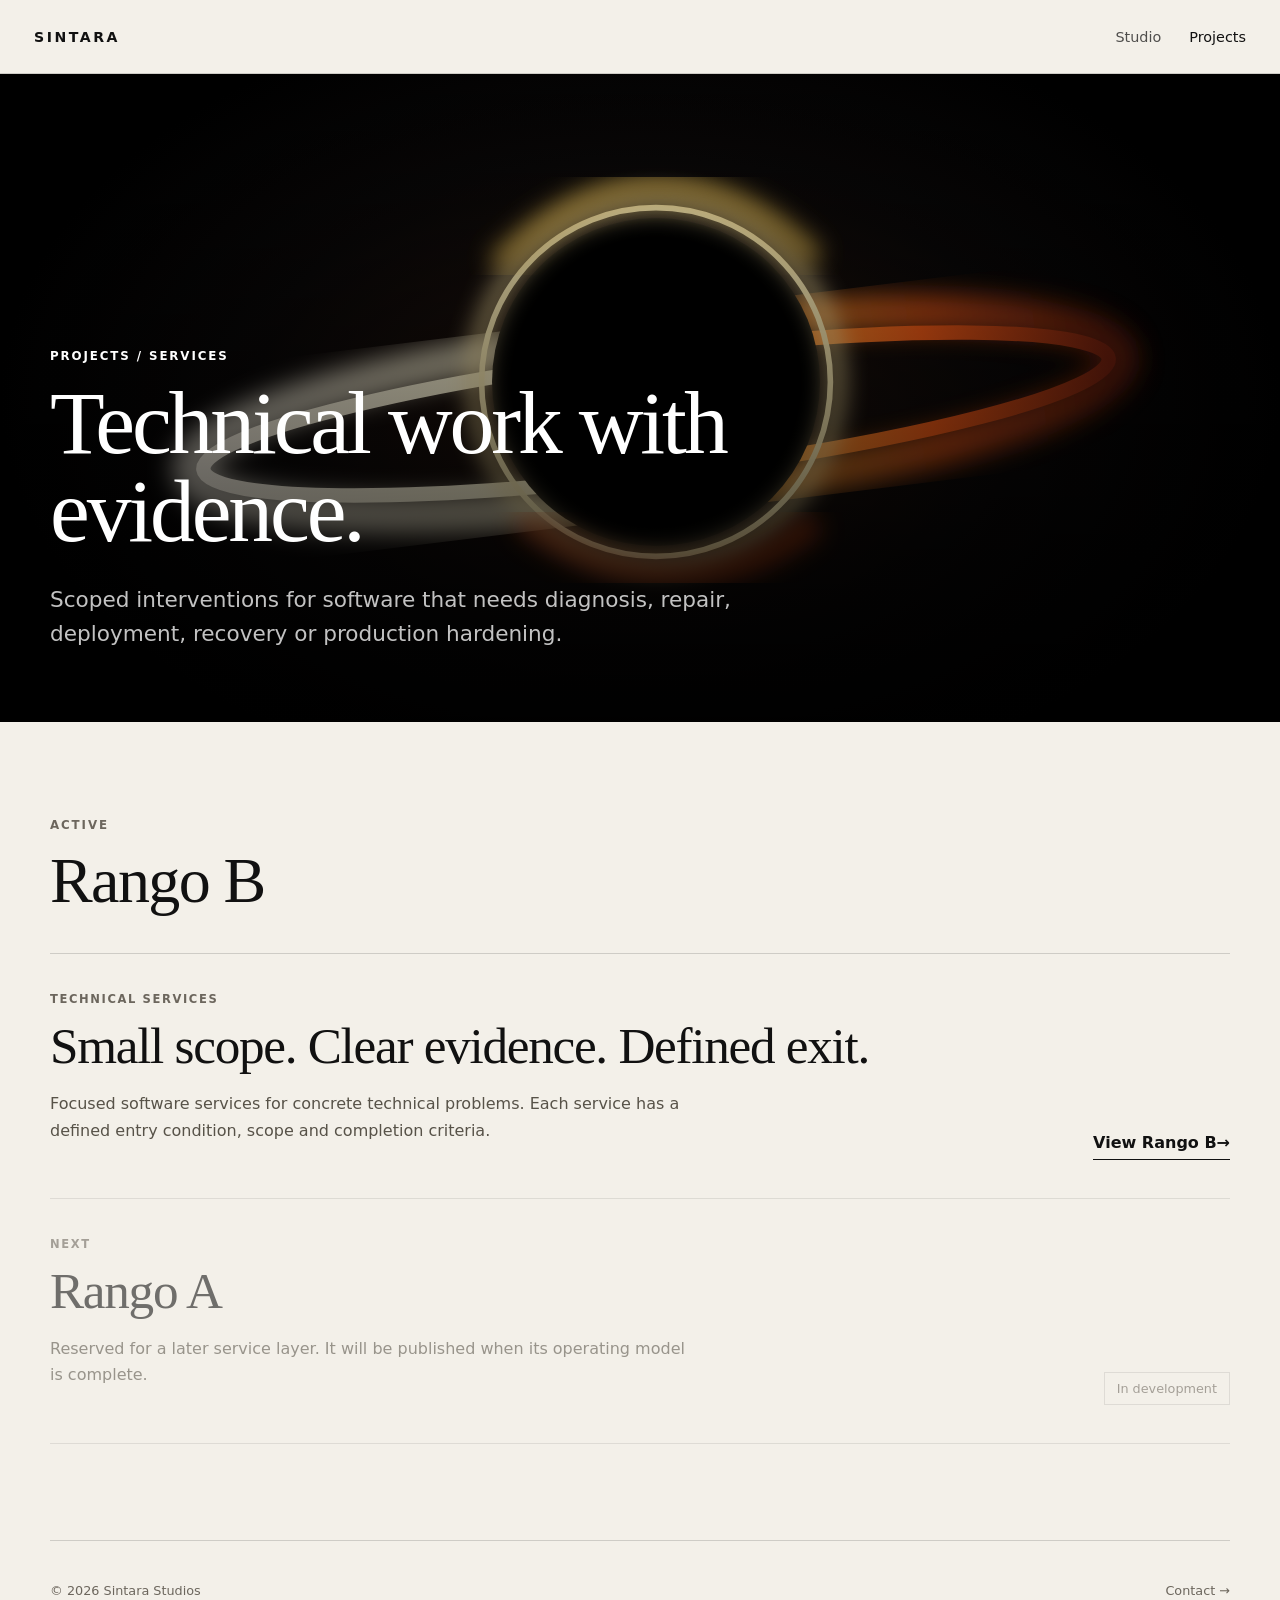
==== projects.html @ 0703314f "feat: add initial Sintara Studios website" ====
<!DOCTYPE html>
<html lang="en">
<head>
  <meta charset="UTF-8">
  <meta name="viewport" content="width=device-width, initial-scale=1.0">
  <meta name="description" content="Sintara Projects — technical services and experimental projects.">
  <title>Projects — Sintara</title>
  <link rel="stylesheet" href="css/styles.css">
</head>
<body class="interior projects-page">
  <header class="site-header">
    <a class="wordmark" href="index.html">SINTARA</a>
    <nav class="topnav" aria-label="Primary">
      <a href="studio.html">Studio</a>
      <a class="active" href="projects.html">Projects</a>
    </nav>
  </header>

  <main>
    <section class="hero hero-hole">
      <div class="hero-media"></div>
      <div class="hero-overlay"></div>
      <div class="hero-content shell">
        <p class="eyebrow">PROJECTS / SERVICES</p>
        <h1>Technical work with evidence.</h1>
        <p class="lede">Scoped interventions for software that needs diagnosis, repair, deployment, recovery or production hardening.</p>
      </div>
    </section>

    <section class="section shell">
      <div class="section-heading">
        <p class="eyebrow dark">ACTIVE</p>
        <h2>Rango B</h2>
      </div>

      <div class="project-feature">
        <div>
          <p class="project-kicker">TECHNICAL SERVICES</p>
          <h3>Small scope. Clear evidence. Defined exit.</h3>
          <p>Focused software services for concrete technical problems. Each service has a defined entry condition, scope and completion criteria.</p>
        </div>
        <a class="text-button" href="rango-b.html">View Rango B <span aria-hidden="true">→</span></a>
      </div>

      <div class="project-feature muted-feature">
        <div>
          <p class="project-kicker">NEXT</p>
          <h3>Rango A</h3>
          <p>Reserved for a later service layer. It will be published when its operating model is complete.</p>
        </div>
        <span class="status-tag">In development</span>
      </div>
    </section>
  </main>

  <footer class="site-footer shell">
    <span>© <span id="year"></span> Sintara Studios</span>
    <a href="mailto:hello@sintara-studios.com">Contact →</a>
  </footer>
  <script src="js/main.js"></script>
</body>
</html>
---- css/styles.css ----
:root{
  --bg:#080808;
  --paper:#f3f0e9;
  --ink:#111;
  --muted:#6c665d;
  --line:rgba(17,17,17,.16);
  --max:1180px;
}
*{box-sizing:border-box}
html{scroll-behavior:smooth;background:var(--bg)}
body{margin:0;font-family:Inter,ui-sans-serif,system-ui,-apple-system,BlinkMacSystemFont,"Segoe UI",sans-serif;-webkit-font-smoothing:antialiased}
a{color:inherit}
.wordmark{text-decoration:none;letter-spacing:.18em;font-weight:700;font-size:.88rem}
.topbar,.site-header{height:74px;display:flex;align-items:center;justify-content:space-between;padding:0 34px;z-index:20}
.topbar{position:fixed;inset:0 0 auto 0;color:#fff;mix-blend-mode:difference}
.site-header{background:var(--paper);color:var(--ink);border-bottom:1px solid var(--line)}
.topnav{display:flex;gap:28px;font-size:.9rem}
.topnav a{text-decoration:none;opacity:.72}
.topnav a:hover,.topnav a.active{opacity:1}
.portal{min-height:100vh;display:grid;grid-template-columns:1fr 1fr;background:#000}
.portal-panel{position:relative;min-height:100vh;overflow:hidden;color:#fff;text-decoration:none;display:flex;align-items:flex-end;isolation:isolate}
.portal-image,.portal-shade{position:absolute;inset:0}
.portal-image{background-position:center;background-size:cover;transition:transform .85s cubic-bezier(.2,.7,.2,1),filter .85s ease;z-index:-3}
.portal-sun .portal-image{background-image:url("../assets/sun.svg")}
.portal-hole .portal-image{background-image:url("../assets/black-hole.svg")}
.portal-shade{z-index:-2;background:linear-gradient(to top,rgba(0,0,0,.88),rgba(0,0,0,.22) 52%,rgba(0,0,0,.08))}
.portal-panel::after{content:"";position:absolute;inset:0;border:1px solid rgba(255,255,255,.08);pointer-events:none}
.portal-panel:hover .portal-image{transform:scale(1.025);filter:contrast(1.04)}
.portal-copy{padding:clamp(34px,5vw,72px);padding-bottom:clamp(70px,8vh,110px);max-width:660px}
.eyebrow{margin:0 0 16px;letter-spacing:.16em;font-size:.74rem;font-weight:700}
.eyebrow.dark{color:var(--muted)}
.portal h1,.hero h1,.rango-hero h1{font-family:Georgia,"Times New Roman",serif;font-weight:400;letter-spacing:-.035em;line-height:.98;margin:0}
.portal h1{font-size:clamp(3.1rem,6vw,7rem)}
.portal-description{margin:22px 0 34px;color:rgba(255,255,255,.74);max-width:440px;font-size:1rem;line-height:1.6}
.portal-cta{display:inline-flex;gap:12px;padding-bottom:7px;border-bottom:1px solid rgba(255,255,255,.65);font-weight:600;font-size:.9rem}
.home-footer{position:fixed;z-index:15;left:34px;right:34px;bottom:22px;display:flex;justify-content:space-between;color:rgba(255,255,255,.68);font-size:.76rem;pointer-events:none}
.home-footer a{pointer-events:auto}
.interior{background:var(--paper);color:var(--ink)}
.shell{width:min(var(--max),calc(100% - 64px));margin-inline:auto}
.hero{min-height:72vh;position:relative;display:flex;align-items:flex-end;overflow:hidden;color:#fff;isolation:isolate}
.hero-media,.hero-overlay{position:absolute;inset:0}
.hero-media{background-position:center;background-size:cover;z-index:-3}
.hero-sun .hero-media{background-image:url("../assets/sun.svg")}
.hero-hole .hero-media{background-image:url("../assets/black-hole.svg")}
.hero-overlay{z-index:-2;background:linear-gradient(to top,rgba(0,0,0,.84),rgba(0,0,0,.1))}
.hero-content{padding-top:120px;padding-bottom:72px}
.hero h1{font-size:clamp(3.4rem,7vw,7.8rem);max-width:930px}
.lede{max-width:720px;font-size:clamp(1.05rem,1.8vw,1.35rem);line-height:1.55;color:rgba(255,255,255,.76);margin:28px 0 0}
.section{padding-top:96px;padding-bottom:96px}
.section-heading{max-width:780px;margin-bottom:40px}
.section-heading h2,.project-feature h3,.contact-band h2{font-family:Georgia,"Times New Roman",serif;font-weight:400;letter-spacing:-.025em}
.section-heading h2{margin:0;font-size:clamp(2.4rem,5vw,4.8rem);line-height:1.02}
.body-copy{max-width:760px;line-height:1.75;color:#454139;font-size:1.08rem}
.project-feature{display:grid;grid-template-columns:1fr auto;align-items:end;gap:40px;padding:38px 0;border-top:1px solid var(--line)}
.project-feature:last-child{border-bottom:1px solid var(--line)}
.project-kicker{font-size:.72rem;letter-spacing:.14em;font-weight:700;color:var(--muted);margin:0 0 10px}
.project-feature h3{margin:0 0 12px;font-size:clamp(2rem,4vw,3.7rem)}
.project-feature p:not(.project-kicker){max-width:650px;color:#575248;line-height:1.65}
.text-button,.primary-button,.secondary-button,.light-button{text-decoration:none;display:inline-flex;align-items:center;justify-content:center;white-space:nowrap}
.text-button{border-bottom:1px solid var(--ink);padding:0 0 7px;font-weight:650}
.status-tag{padding:8px 12px;border:1px solid var(--line);font-size:.8rem;color:var(--muted)}
.muted-feature{opacity:.58}
.rango-hero{padding-top:130px;padding-bottom:80px}
.rango-hero h1{font-size:clamp(3.5rem,7vw,7.9rem);max-width:1080px;color:var(--ink)}
.dark-lede{color:#514c44;max-width:760px}
.rango-actions{display:flex;gap:12px;margin-top:34px;flex-wrap:wrap}
.primary-button,.secondary-button,.light-button{min-height:48px;padding:0 18px;font-weight:650;font-size:.9rem}
.primary-button{background:var(--ink);color:#fff}
.secondary-button{border:1px solid var(--ink)}
.services-section{padding-top:20px}
.service-row{display:grid;grid-template-columns:70px minmax(0,1fr) 260px;gap:26px;align-items:start;padding:34px 0;border-top:1px solid var(--line)}
.service-row:last-child{border-bottom:1px solid var(--line)}
.service-index{font-size:.78rem;color:var(--muted);padding-top:7px}
.service-main h2{margin:0 0 10px;font-family:Georgia,"Times New Roman",serif;font-weight:400;font-size:clamp(2rem,3.5vw,3.35rem);letter-spacing:-.025em}
.service-main p:not(.project-kicker){margin:0;max-width:680px;color:#514c44;line-height:1.6}
.service-meta{display:flex;flex-direction:column;gap:8px;padding-top:24px}
.service-meta strong{font-size:1rem}
.service-meta span{color:var(--muted);font-size:.85rem;line-height:1.4}
.proof-section{padding-top:70px}
.proof-grid{display:grid;grid-template-columns:repeat(3,1fr);border-top:1px solid var(--line)}
.proof-grid>div{padding:28px 28px 28px 0;border-right:1px solid var(--line)}
.proof-grid>div:not(:first-child){padding-left:28px}
.proof-grid>div:last-child{border-right:0}
.proof-number{color:var(--muted);font-size:.76rem}
.proof-grid h3{margin:28px 0 12px;font-size:1.1rem}
.proof-grid p{color:#575248;line-height:1.6}
.contact-band{background:#090909;color:#fff;padding:80px 0}
.contact-band-inner{display:grid;grid-template-columns:1fr auto;gap:40px;align-items:end}
.contact-band h2{font-size:clamp(2.8rem,6vw,6rem);line-height:1;margin:0 0 20px}
.contact-band p:not(.eyebrow){color:rgba(255,255,255,.66);max-width:660px;line-height:1.6}
.light-button{border:1px solid rgba(255,255,255,.5);color:#fff}
.site-footer{min-height:100px;display:flex;justify-content:space-between;align-items:center;border-top:1px solid var(--line);font-size:.8rem;color:var(--muted)}
.site-footer a{text-decoration:none}
@media(max-width:820px){
  .portal{grid-template-columns:1fr}
  .portal-panel{min-height:50vh}
  .portal-copy{padding:92px 24px 50px}
  .portal h1{font-size:clamp(2.8rem,12vw,5rem)}
  .home-footer{display:none}
  .topbar,.site-header{padding-inline:20px}
  .topnav{gap:18px}
  .shell{width:min(var(--max),calc(100% - 40px))}
  .hero{min-height:62vh}
  .hero-content{padding-bottom:48px}
  .section{padding-top:70px;padding-bottom:70px}
  .project-feature,.contact-band-inner{grid-template-columns:1fr;align-items:start}
  .service-row{grid-template-columns:42px 1fr}
  .service-meta{grid-column:2;padding-top:4px}
  .proof-grid{grid-template-columns:1fr}
  .proof-grid>div,.proof-grid>div:not(:first-child){border-right:0;border-bottom:1px solid var(--line);padding:26px 0}
}
@media(prefers-reduced-motion:reduce){
  *,*::before,*::after{scroll-behavior:auto!important;transition-duration:.01ms!important;animation-duration:.01ms!important;animation-iteration-count:1!important}
}
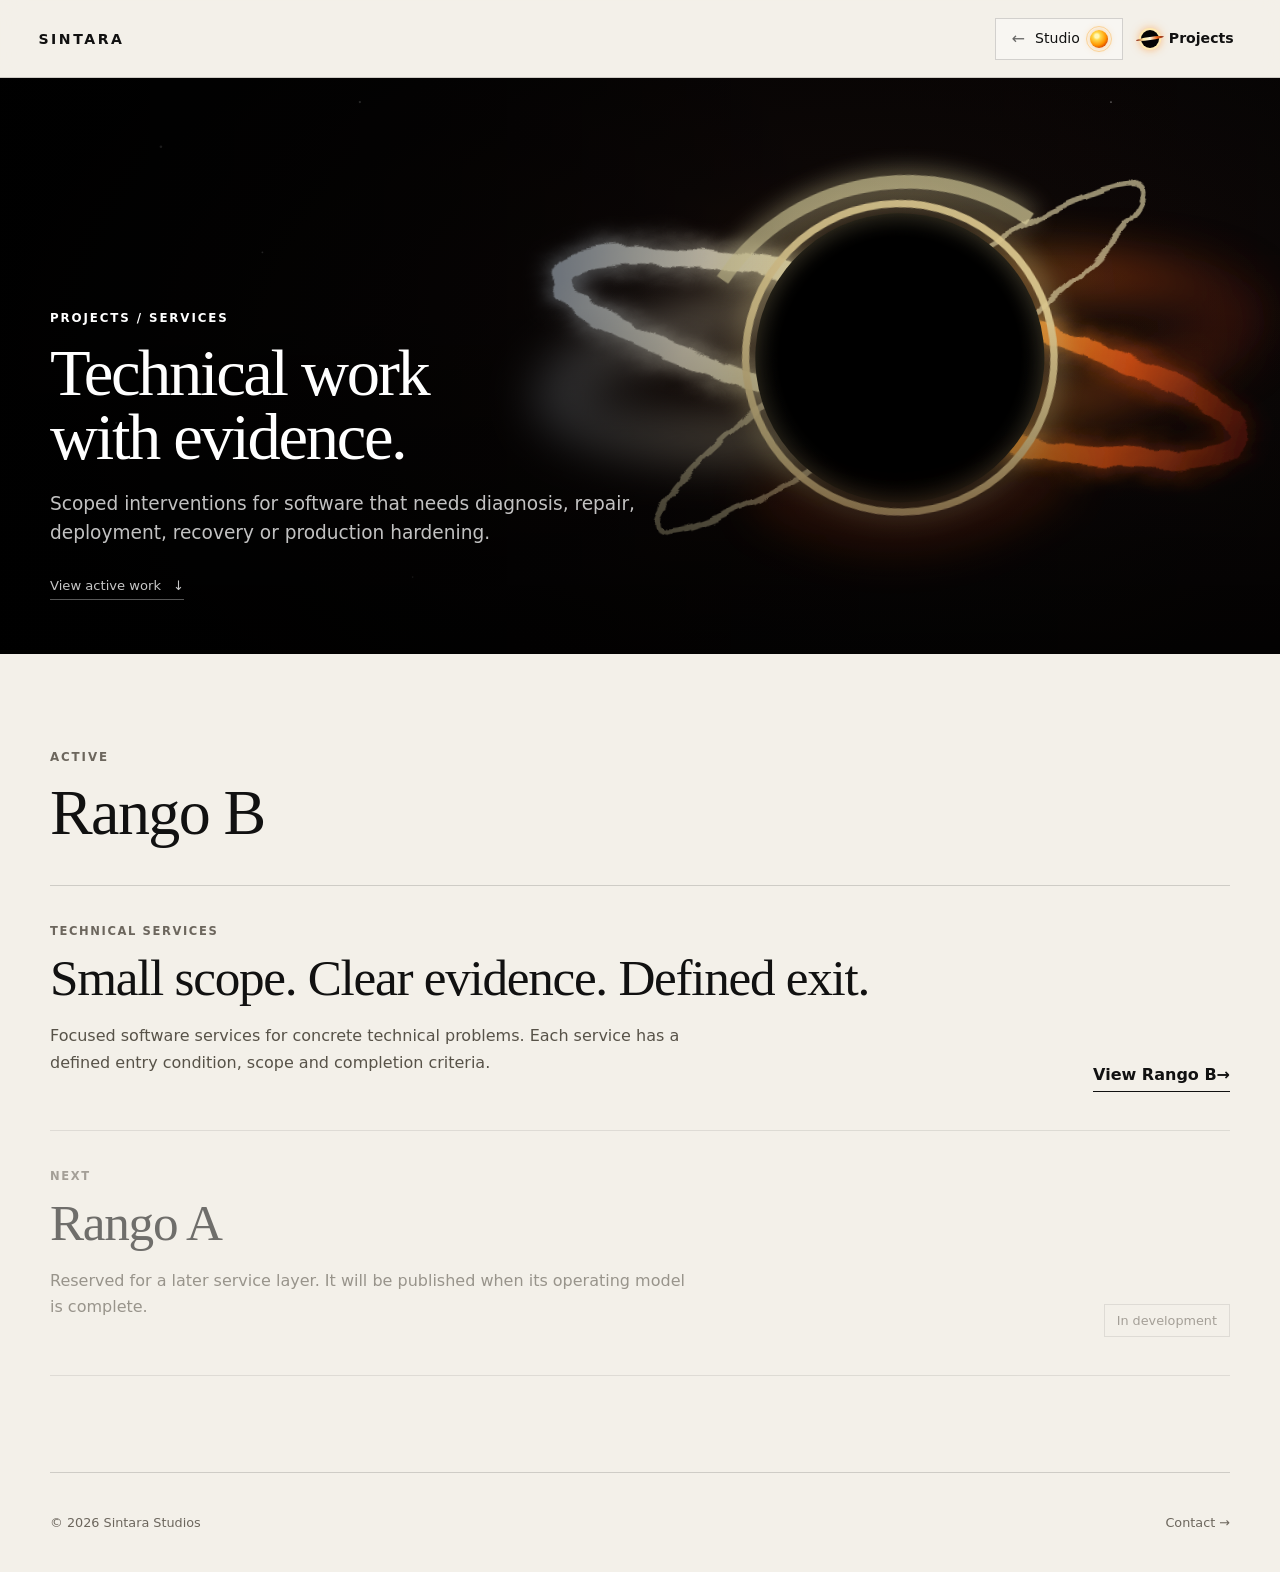
==== commit 980f0bad: "design: refine Studio and Projects visual system" ====
--- a/projects.html
+++ b/projects.html
@@ -10,24 +10,35 @@
 <body class="interior projects-page">
   <header class="site-header">
     <a class="wordmark" href="index.html">SINTARA</a>
-    <nav class="topnav" aria-label="Primary">
-      <a href="studio.html">Studio</a>
-      <a class="active" href="projects.html">Projects</a>
+
+    <nav class="section-switch" aria-label="Sintara areas">
+      <a class="section-jump" href="studio.html">
+        <span>Studio</span>
+        <span class="mini-symbol mini-sun" aria-hidden="true"></span>
+        <span class="section-arrow reverse" aria-hidden="true">←</span>
+      </a>
+
+      <span class="section-current" aria-current="page">
+        <span class="mini-symbol mini-hole" aria-hidden="true"></span>
+        <span>Projects</span>
+      </span>
     </nav>
   </header>
 
   <main>
     <section class="hero hero-hole">
-      <div class="hero-media"></div>
+      <div class="hero-media" role="img" aria-label="Animated black hole and accretion disk"></div>
       <div class="hero-overlay"></div>
+
       <div class="hero-content shell">
         <p class="eyebrow">PROJECTS / SERVICES</p>
-        <h1>Technical work with evidence.</h1>
+        <h1>Technical work<br>with evidence.</h1>
         <p class="lede">Scoped interventions for software that needs diagnosis, repair, deployment, recovery or production hardening.</p>
+        <a class="hero-scroll-cue" href="#active-projects">View active work <span aria-hidden="true">↓</span></a>
       </div>
     </section>
 
-    <section class="section shell">
+    <section id="active-projects" class="section shell">
       <div class="section-heading">
         <p class="eyebrow dark">ACTIVE</p>
         <h2>Rango B</h2>
@@ -57,6 +68,7 @@
     <span>© <span id="year"></span> Sintara Studios</span>
     <a href="mailto:hello@sintara-studios.com">Contact →</a>
   </footer>
+
   <script src="js/main.js"></script>
 </body>
 </html>
--- a/css/styles.css
+++ b/css/styles.css
@@ -111,4 +111,258 @@
 }
 @media(prefers-reduced-motion:reduce){
   *,*::before,*::after{scroll-behavior:auto!important;transition-duration:.01ms!important;animation-duration:.01ms!important;animation-iteration-count:1!important}
-}+}
+
+/* v1.1 — compact cinematic heroes + universe switch */
+
+.site-header{
+  position:relative;
+  height:78px;
+  padding:0 clamp(22px,3vw,42px);
+  background:rgba(243,240,233,.96);
+  backdrop-filter:blur(12px);
+}
+
+.section-switch{
+  display:flex;
+  align-items:center;
+  gap:10px;
+}
+
+.section-current,
+.section-jump{
+  min-height:42px;
+  display:inline-flex;
+  align-items:center;
+  gap:10px;
+  font-size:.88rem;
+  line-height:1;
+}
+
+.section-current{
+  padding:0 8px;
+  font-weight:650;
+}
+
+.section-jump{
+  padding:0 14px 0 16px;
+  border:1px solid rgba(17,17,17,.16);
+  background:rgba(255,255,255,.42);
+  text-decoration:none;
+  transition:background .25s ease,border-color .25s ease,transform .25s ease;
+}
+
+.section-jump:hover{
+  background:#fff;
+  border-color:rgba(17,17,17,.34);
+  transform:translateY(-1px);
+}
+
+.section-arrow{
+  font-size:1rem;
+  opacity:.62;
+}
+
+.section-arrow.reverse{order:-1}
+
+.mini-symbol{
+  width:18px;
+  height:18px;
+  display:inline-block;
+  flex:0 0 18px;
+  position:relative;
+}
+
+.mini-sun{
+  border-radius:50%;
+  background:
+    radial-gradient(circle at 38% 34%,#fff7b5 0 12%,#ffd747 24%,#ff9500 56%,#d84300 78%,#7d1700 100%);
+  box-shadow:0 0 9px rgba(255,145,0,.45);
+}
+
+.mini-sun::after{
+  content:"";
+  position:absolute;
+  inset:-4px;
+  border-radius:50%;
+  border:1px solid rgba(255,153,0,.32);
+}
+
+.mini-hole{
+  border-radius:50%;
+  background:#050505;
+  box-shadow:
+    0 0 0 2px #ffeab2,
+    0 0 8px 2px rgba(255,142,38,.55);
+}
+
+.mini-hole::after{
+  content:"";
+  position:absolute;
+  left:-5px;
+  right:-5px;
+  top:7px;
+  height:3px;
+  border-radius:50%;
+  background:linear-gradient(90deg,#8b2410,#ffe8a2,#fff8df,#f06a1d,#7d1b0d);
+  transform:rotate(-8deg);
+}
+
+.hero{
+  min-height:clamp(500px,64vh,680px);
+  max-height:720px;
+}
+
+.hero-content{
+  padding-top:88px;
+  padding-bottom:54px;
+  max-width:var(--max);
+}
+
+.hero h1{
+  font-size:clamp(3rem,5.2vw,6.25rem);
+  max-width:760px;
+  line-height:.96;
+}
+
+.hero .lede{
+  max-width:650px;
+  font-size:clamp(1rem,1.45vw,1.2rem);
+  margin-top:22px;
+}
+
+.hero-media{
+  background-size:cover;
+  background-position:center;
+  transform:scale(1.015);
+}
+
+.hero-sun .hero-media{
+  background-position:center right;
+  animation:solarDrift 14s ease-in-out infinite alternate;
+}
+
+.hero-hole .hero-media{
+  background-position:center right;
+  animation:gravityDrift 16s ease-in-out infinite alternate;
+}
+
+.hero-overlay{
+  background:
+    linear-gradient(90deg,rgba(0,0,0,.84) 0%,rgba(0,0,0,.58) 34%,rgba(0,0,0,.18) 62%,rgba(0,0,0,.08) 100%),
+    linear-gradient(to top,rgba(0,0,0,.62),rgba(0,0,0,.02) 60%);
+}
+
+.hero-scroll-cue{
+  margin-top:30px;
+  display:inline-flex;
+  align-items:center;
+  gap:12px;
+  color:rgba(255,255,255,.78);
+  font-size:.82rem;
+  text-decoration:none;
+  border-bottom:1px solid rgba(255,255,255,.34);
+  padding-bottom:6px;
+}
+
+@keyframes solarDrift{
+  from{transform:scale(1.015) translate3d(0,0,0)}
+  to{transform:scale(1.045) translate3d(-1.2%,.4%,0)}
+}
+
+@keyframes gravityDrift{
+  from{transform:scale(1.015) translate3d(0,0,0)}
+  to{transform:scale(1.05) translate3d(-1.4%,-.3%,0)}
+}
+
+@media(max-width:820px){
+  .site-header{
+    height:auto;
+    min-height:74px;
+    gap:18px;
+  }
+
+  .section-switch{
+    gap:6px;
+  }
+
+  .section-current,
+  .section-jump{
+    min-height:38px;
+    font-size:.8rem;
+  }
+
+  .section-current{
+    padding:0 4px;
+  }
+
+  .section-jump{
+    padding:0 10px;
+  }
+
+  .section-jump .mini-symbol{
+    display:none;
+  }
+
+  .hero{
+    min-height:clamp(460px,58vh,600px);
+  }
+
+  .hero-content{
+    padding-top:70px;
+    padding-bottom:42px;
+  }
+
+  .hero h1{
+    font-size:clamp(2.6rem,11vw,4.7rem);
+    max-width:620px;
+  }
+
+  .hero .lede{
+    max-width:560px;
+  }
+
+  .hero-sun .hero-media{
+    background-position:60% center;
+  }
+
+  .hero-hole .hero-media{
+    background-position:64% center;
+  }
+
+  .hero-overlay{
+    background:
+      linear-gradient(90deg,rgba(0,0,0,.84),rgba(0,0,0,.48) 58%,rgba(0,0,0,.16)),
+      linear-gradient(to top,rgba(0,0,0,.66),rgba(0,0,0,.04) 58%);
+  }
+}
+
+@media(max-width:560px){
+  .site-header{
+    align-items:center;
+    padding-top:12px;
+    padding-bottom:12px;
+  }
+
+  .section-current span:last-child,
+  .section-jump>span:first-child{
+    display:none;
+  }
+
+  .section-current{
+    min-width:34px;
+    justify-content:center;
+  }
+
+  .section-jump{
+    min-width:72px;
+    justify-content:center;
+  }
+}
+
+@media(prefers-reduced-motion:reduce){
+  .hero-sun .hero-media,
+  .hero-hole .hero-media{
+    animation:none!important;
+  }
+}
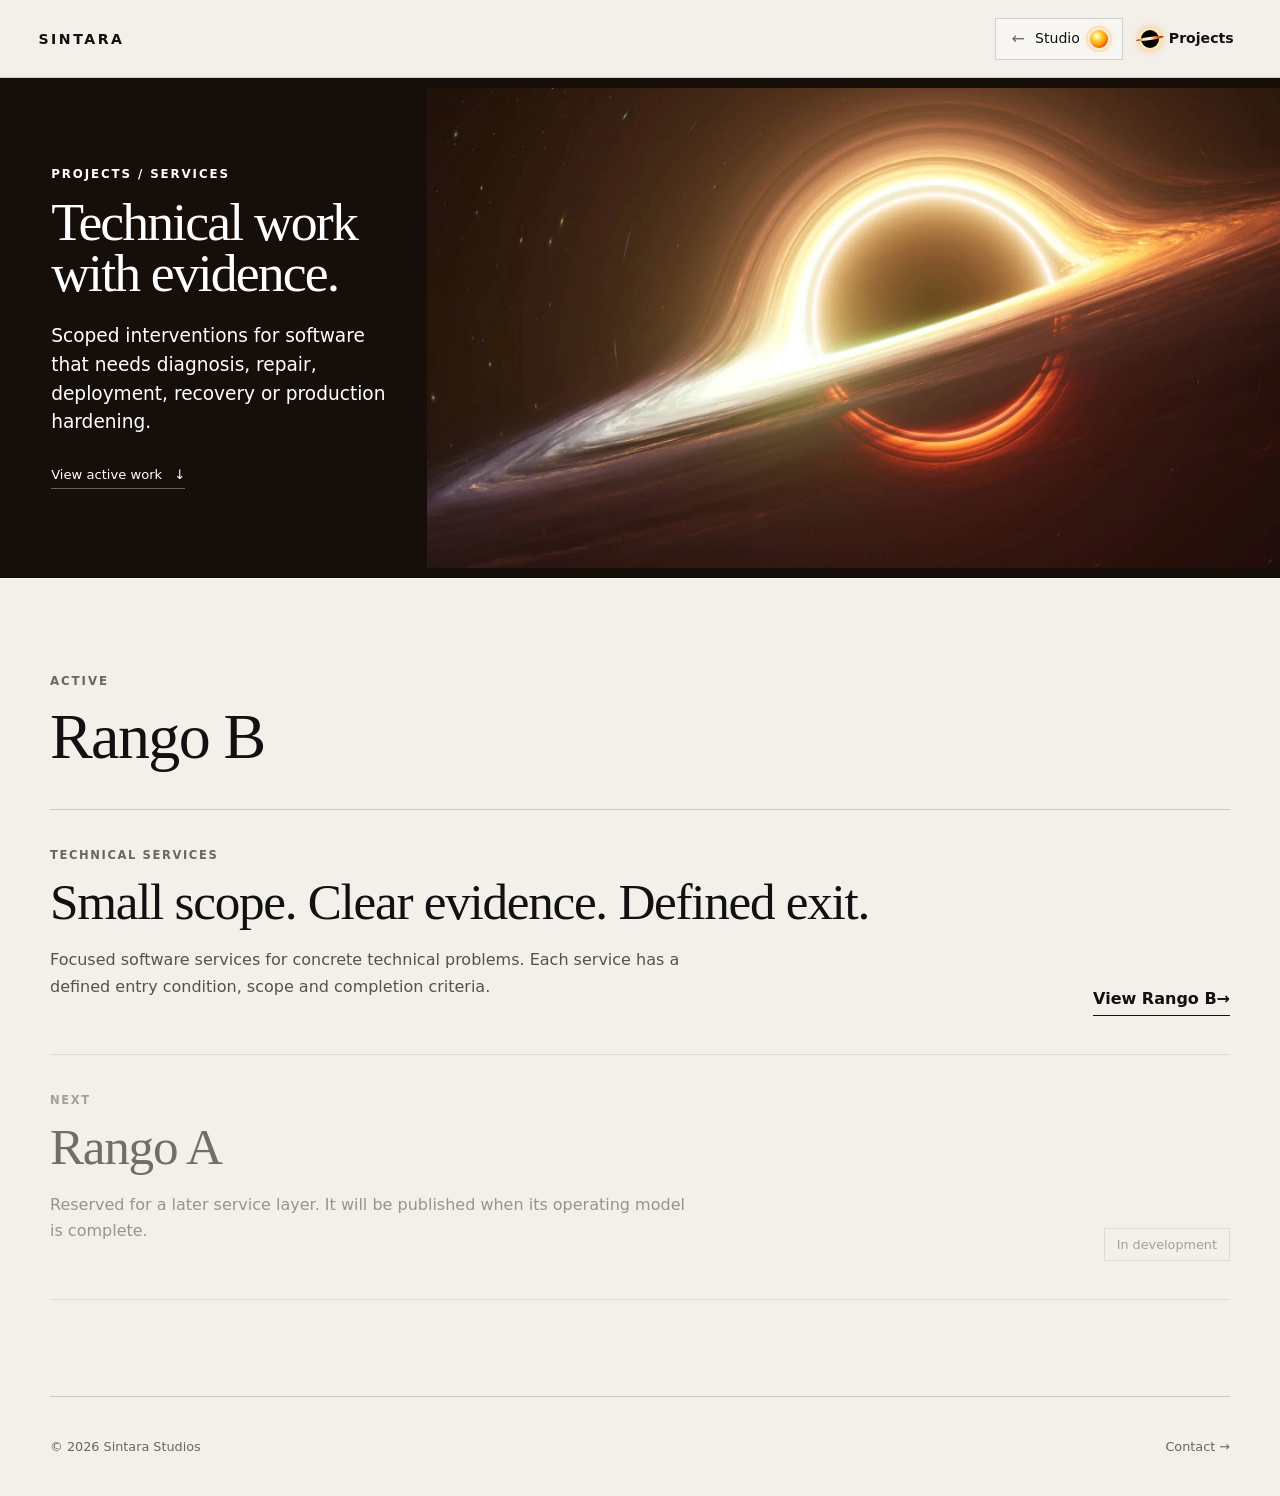
==== commit 8e345f4c: "feat: integrate original black hole with localized seamless disk animation" ====
--- a/projects.html
+++ b/projects.html
@@ -27,8 +27,10 @@
 
   <main>
     <section class="hero hero-hole">
-      <div class="hero-media" role="img" aria-label="Animated black hole and accretion disk"></div>
-      <div class="hero-overlay"></div>
+      <div class="hole-stage" role="img" aria-label="Black hole with subtle motion confined to its accretion disk; stars and central shadow remain still.">
+        <img class="hole-original" src="assets/black-hole-original.webp" alt="" width="1920" height="1080" fetchpriority="high">
+        <span class="hole-flow" aria-hidden="true"><span></span></span>
+      </div>
 
       <div class="hero-content shell">
         <p class="eyebrow">PROJECTS / SERVICES</p>
--- a/css/styles.css
+++ b/css/styles.css
@@ -22,7 +22,6 @@
 .portal-image,.portal-shade{position:absolute;inset:0}
 .portal-image{background-position:center;background-size:cover;transition:transform .85s cubic-bezier(.2,.7,.2,1),filter .85s ease;z-index:-3}
 .portal-sun .portal-image{background-image:url("../assets/sun.svg")}
-.portal-hole .portal-image{background-image:url("../assets/black-hole.svg")}
 .portal-shade{z-index:-2;background:linear-gradient(to top,rgba(0,0,0,.88),rgba(0,0,0,.22) 52%,rgba(0,0,0,.08))}
 .portal-panel::after{content:"";position:absolute;inset:0;border:1px solid rgba(255,255,255,.08);pointer-events:none}
 .portal-panel:hover .portal-image{transform:scale(1.025);filter:contrast(1.04)}
@@ -41,7 +40,6 @@
 .hero-media,.hero-overlay{position:absolute;inset:0}
 .hero-media{background-position:center;background-size:cover;z-index:-3}
 .hero-sun .hero-media{background-image:url("../assets/sun.svg")}
-.hero-hole .hero-media{background-image:url("../assets/black-hole.svg")}
 .hero-overlay{z-index:-2;background:linear-gradient(to top,rgba(0,0,0,.84),rgba(0,0,0,.1))}
 .hero-content{padding-top:120px;padding-bottom:72px}
 .hero h1{font-size:clamp(3.4rem,7vw,7.8rem);max-width:930px}
@@ -239,13 +237,9 @@
 
 .hero-sun .hero-media{
   background-position:center right;
-  animation:solarDrift 14s ease-in-out infinite alternate;
-}
-
-.hero-hole .hero-media{
-  background-position:center right;
-  animation:gravityDrift 16s ease-in-out infinite alternate;
-}
+  animation:none;
+}
+
 
 .hero-overlay{
   background:
@@ -265,16 +259,6 @@
   padding-bottom:6px;
 }
 
-@keyframes solarDrift{
-  from{transform:scale(1.015) translate3d(0,0,0)}
-  to{transform:scale(1.045) translate3d(-1.2%,.4%,0)}
-}
-
-@keyframes gravityDrift{
-  from{transform:scale(1.015) translate3d(0,0,0)}
-  to{transform:scale(1.05) translate3d(-1.4%,-.3%,0)}
-}
-
 @media(max-width:820px){
   .site-header{
     height:auto;
@@ -326,9 +310,6 @@
     background-position:60% center;
   }
 
-  .hero-hole .hero-media{
-    background-position:64% center;
-  }
 
   .hero-overlay{
     background:
@@ -361,8 +342,144 @@
 }
 
 @media(prefers-reduced-motion:reduce){
-  .hero-sun .hero-media,
-  .hero-hole .hero-media{
+  .hero-sun .hero-media{
     animation:none!important;
   }
 }
+
+
+/* Solar surface: fixed observational photograph, localized luminosity masks.
+   All three emissions share one 12-second period and identical endpoints. */
+.hero-sun{background:#020202;isolation:isolate}
+.hero-sun .solar-space{
+  background:radial-gradient(ellipse at 82% 48%,rgba(62,22,3,.18),transparent 46%),#020202;
+  animation:none;
+  transform:none;
+}
+.solar-stage{
+  position:absolute;
+  z-index:-2;
+  width:min(58vw,790px);
+  aspect-ratio:1;
+  right:clamp(-72px,-2vw,0px);
+  top:50%;
+  transform:translateY(-50%);
+  pointer-events:none;
+  isolation:isolate;
+}
+.solar-disc{
+  position:absolute;
+  inset:0;
+  background:url("../assets/solar-surface.jpg") center / contain no-repeat;
+  isolation:isolate;
+}
+.portal-sun .portal-image,
+.portal-sun:hover .portal-image{
+  background-image:url("../assets/solar-surface.jpg");
+  background-size:cover;
+  background-position:60% center;
+  transform:none;
+  filter:none;
+  transition:none;
+  isolation:isolate;
+}
+.solar-emission{
+  position:absolute;
+  inset:0;
+  pointer-events:none;
+  background:inherit;
+  mix-blend-mode:screen;
+  -webkit-mask-repeat:no-repeat;
+  mask-repeat:no-repeat;
+  /* Explicit alignment below: mask and photo always use the same geometry. */
+  -webkit-mask-position:center;
+  mask-position:center;
+  -webkit-mask-size:contain;
+  mask-size:contain;
+  animation:solar-emission 12s ease-in-out infinite;
+}
+.solar-emission:nth-child(1){
+  -webkit-mask-image:url("../assets/solar-mask-0.png");
+  mask-image:url("../assets/solar-mask-0.png");
+}
+.solar-emission:nth-child(2){
+  -webkit-mask-image:url("../assets/solar-mask-1.png");
+  mask-image:url("../assets/solar-mask-1.png");
+  animation-name:solar-emission-west;
+}
+.solar-emission:nth-child(3){
+  -webkit-mask-image:url("../assets/solar-mask-2.png");
+  mask-image:url("../assets/solar-mask-2.png");
+  animation-name:solar-emission-south;
+}
+.portal-sun .solar-emission{
+  -webkit-mask-size:cover;
+  mask-size:cover;
+  -webkit-mask-position:60% center;
+  mask-position:60% center;
+}
+@keyframes solar-emission{
+  0%,100%{opacity:.12}
+  50%{opacity:.42}
+}
+@keyframes solar-emission-west{
+  0%,100%{opacity:.3}
+  20%{opacity:.42}
+  70%{opacity:.12}
+}
+@keyframes solar-emission-south{
+  0%,100%{opacity:.3}
+  30%{opacity:.12}
+  80%{opacity:.42}
+}
+.hero-sun .hero-overlay{
+  display:none;
+}
+.hero-sun .hero-content{position:relative;z-index:1}
+/* Protect only the letterforms; leave the solar photograph unobscured. */
+.studio-page .hero-sun .hero-content{
+  text-shadow:0 1px 2px rgba(0,0,0,.95),0 2px 6px rgba(0,0,0,.8);
+}
+.studio-page .hero-sun .lede,
+.studio-page .hero-sun .hero-scroll-cue,
+.studio-page .hero-sun .solar-credit{color:#fff}
+.hero-sun .hero-content h1{max-width:675px}
+.solar-credit{margin:22px 0 0;font-size:.69rem;color:rgba(255,255,255,.46);line-height:1.4}
+.solar-credit a{text-underline-offset:3px}
+.solar-credit a:hover{color:rgba(255,255,255,.83)}
+@media(max-width:820px){
+  .solar-stage{width:min(88vw,625px);right:-24vw;top:44%}
+  .solar-credit{max-width:340px;font-size:.64rem}
+}
+@media(max-width:560px){
+  .solar-stage{width:112vw;right:-55vw;top:41%}
+  .hero-sun .hero-content{padding-bottom:38px}
+}
+@media(prefers-reduced-motion:reduce){
+  .solar-emission{animation:none!important;opacity:.12}
+}
+
+/* Original black hole: fixed geometry, texture motion only inside the disk. */
+.hole-stage{position:relative;aspect-ratio:16/9;isolation:isolate;pointer-events:none;overflow:hidden}
+.hole-original{display:block;width:100%;height:100%;object-fit:contain}
+.hole-flow{position:absolute;inset:0;mask:url("../assets/black-hole-disk-mask.svg") center / 100% 100% no-repeat;-webkit-mask:url("../assets/black-hole-disk-mask.svg") center / 100% 100% no-repeat}
+.hole-flow>span{position:absolute;inset:0;background:url("../assets/black-hole-original.webp") center / 100% 100% no-repeat;opacity:.32;animation:disk-flow 10s ease-in-out infinite;will-change:transform}
+@keyframes disk-flow{0%,100%{transform:translate(0,0)}25%{transform:translate(.18%,-.08%)}75%{transform:translate(-.18%,.08%)}}
+.hero-hole{background:#160e09;display:grid;grid-template-columns:minmax(300px,1fr) minmax(0,2fr);align-items:center;max-height:none;min-height:500px}
+.hero-hole .hole-stage{grid-column:2;grid-row:1;width:100%}
+.hero-hole .hero-content{grid-column:1;grid-row:1;width:auto;margin:0;padding:48px 24px 48px clamp(24px,4vw,64px)}
+.hero-hole h1{font-size:clamp(2.8rem,4.2vw,5rem)}
+.hero-hole .lede,.hero-hole .hero-scroll-cue{color:#fff}
+.portal-hole{background:#160e09;display:flex;flex-direction:column;justify-content:center;align-items:stretch}
+.portal-hole .hole-stage{width:100%;flex:none}
+.portal-hole .portal-shade{display:none}
+.portal-hole .portal-copy{padding-top:28px;padding-bottom:72px}
+.portal-hole .portal-description{color:#fff}
+@media(max-width:820px){
+.hero-hole{display:flex;flex-direction:column;align-items:stretch}
+.hero-hole .hole-stage{order:0}
+.hero-hole .hero-content{order:1;padding:32px 20px 42px}
+.hero-hole h1{font-size:clamp(2.6rem,9vw,4.7rem)}
+.portal-hole .portal-copy{padding:28px 24px 50px}
+}
+@media(prefers-reduced-motion:reduce){.hole-flow{display:none}.hole-flow>span{animation:none!important;will-change:auto}}
